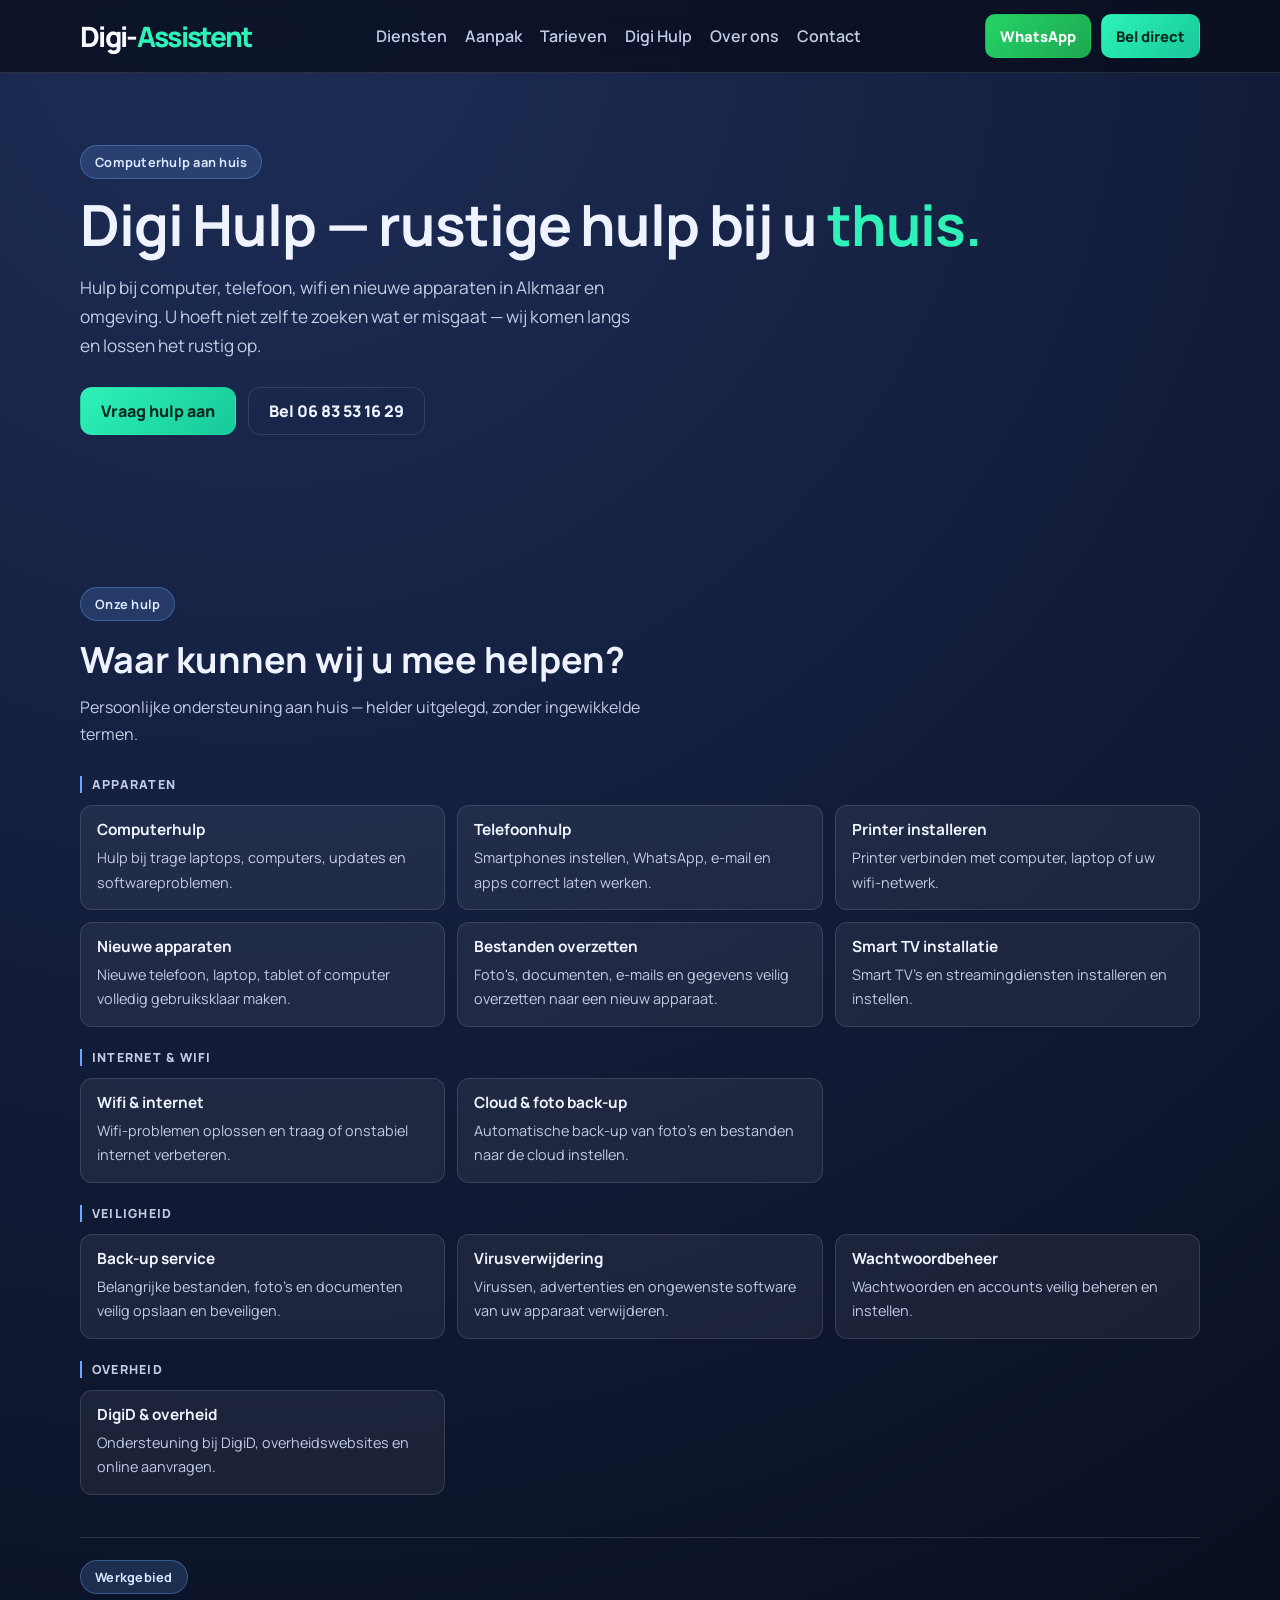
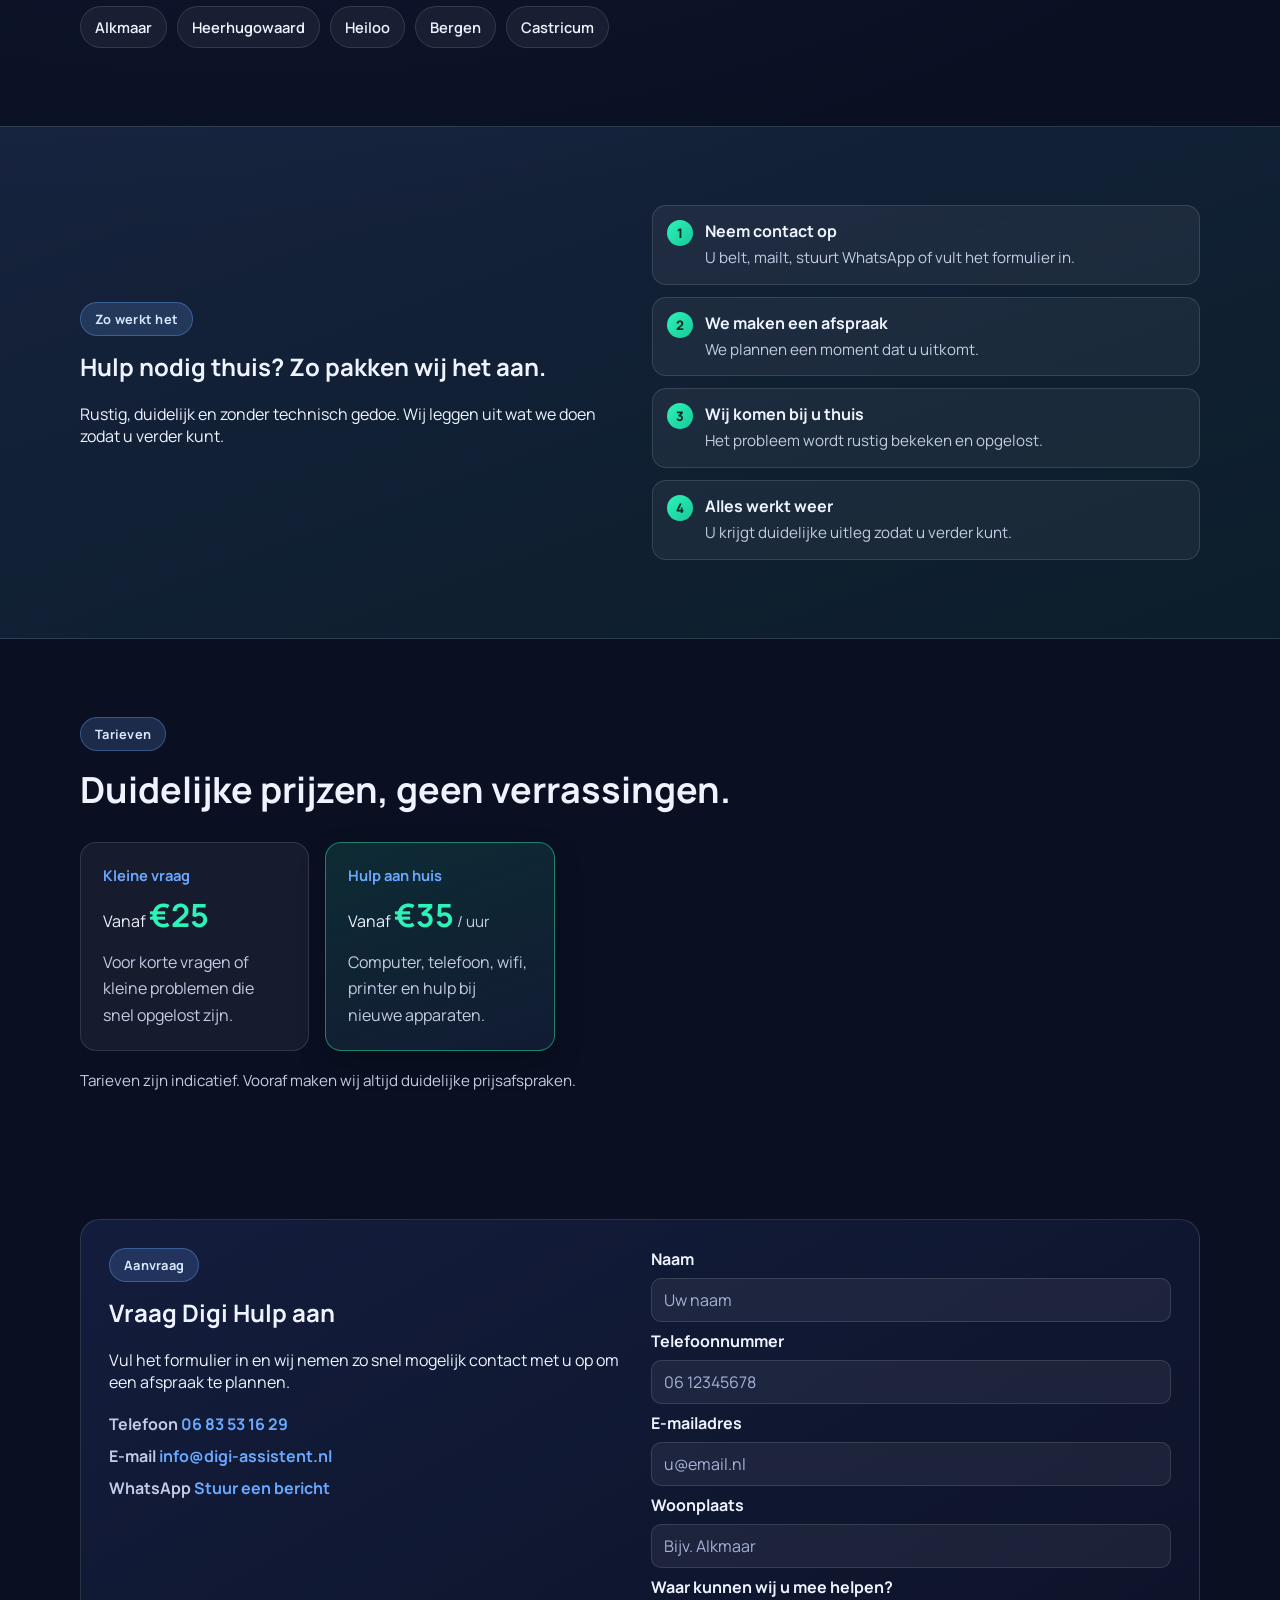
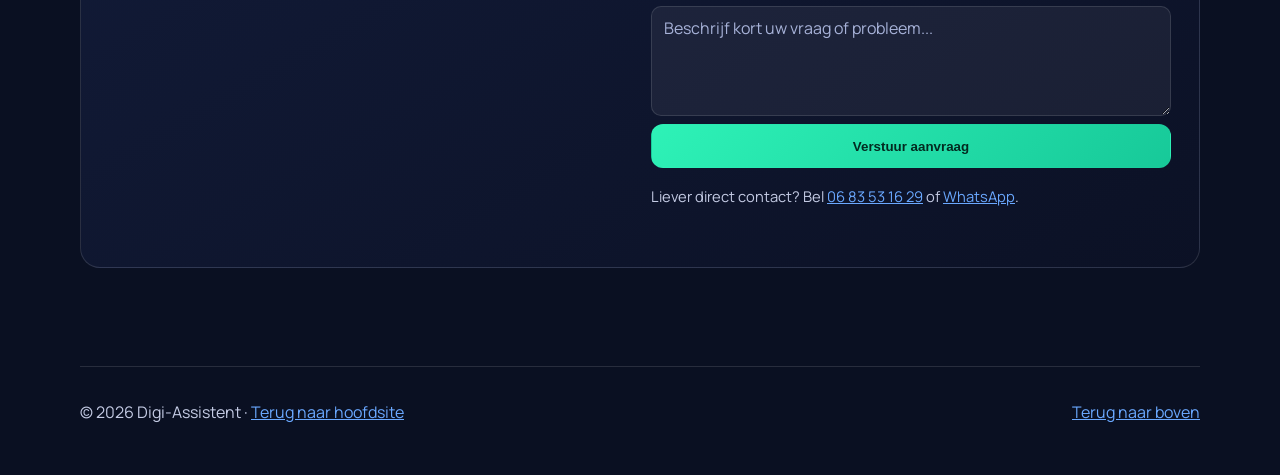
==== digi-hulp.html @ de3e1ac2 "Move Digi Hulp to separate page with menu link and request form Co-authored-by: Cursor <cursoragent@" ====
<!doctype html>
<html lang="nl">
<head>
  <meta charset="UTF-8">
  <meta name="viewport" content="width=device-width, initial-scale=1.0">
  <title>Digi Hulp | Computerhulp aan huis Alkmaar — Digi-Assistent</title>
  <meta name="description" content="Digi Hulp: computer-, telefoon- en wifi-hulp aan huis in Alkmaar en omgeving. Rustige hulp bij u thuis. Vraag direct een afspraak aan.">
  <meta name="robots" content="index, follow">
  <link rel="canonical" href="https://digi-assistent.nl/digi-hulp.html">
  <link rel="preconnect" href="https://fonts.googleapis.com">
  <link rel="preconnect" href="https://fonts.gstatic.com" crossorigin>
  <link href="https://fonts.googleapis.com/css2?family=Manrope:wght@400;500;700;800&display=swap" rel="stylesheet">
  <link rel="icon" href="favicon.svg" type="image/svg+xml">
  <link rel="apple-touch-icon" href="apple-touch-icon.svg">
  <link rel="stylesheet" href="styles.css">
</head>
<body id="top" class="page-digi-hulp">
  <div class="ambient ambient-1"></div>
  <div class="ambient ambient-2"></div>

  <header class="site-header">
    <div class="container nav-wrap">
      <a href="index.html" class="logo" aria-label="Digi-Assistent home">
        <span class="logo-wordmark">
          <span class="logo-brand">Digi</span><span class="logo-sep">-</span><span class="logo-brand-accent">Assistent</span>
        </span>
      </a>
      <nav class="top-nav" aria-label="Hoofdnavigatie">
        <a href="index.html#diensten">Diensten</a>
        <a href="index.html#groeitraject">Aanpak</a>
        <a href="index.html#tarieven">Tarieven</a>
        <a href="digi-hulp.html" class="nav-link-current" aria-current="page">Digi Hulp</a>
        <a href="index.html#over">Over ons</a>
        <a href="index.html#contact">Contact</a>
      </nav>
      <div class="nav-actions">
        <a class="btn btn-small btn-whatsapp header-whatsapp" href="https://wa.me/31683531629" target="_blank" rel="noopener noreferrer">WhatsApp</a>
        <a class="btn btn-small header-cta" href="tel:+31683531629">Bel direct</a>
        <button class="menu-toggle" type="button" aria-expanded="false" aria-controls="mobileMenu" aria-label="Menu openen">
          <span></span>
          <span></span>
          <span></span>
        </button>
      </div>
    </div>
    <nav id="mobileMenu" class="mobile-menu" aria-label="Mobiel menu" hidden>
      <a href="index.html#diensten">Diensten</a>
      <a href="index.html#groeitraject">Aanpak</a>
      <a href="index.html#tarieven">Tarieven</a>
      <a href="digi-hulp.html" class="nav-link-current" aria-current="page">Digi Hulp</a>
      <a href="index.html#over">Over ons</a>
      <a href="index.html#contact">Contact</a>
      <a class="btn" href="tel:+31683531629">Bel 06 83 53 16 29</a>
      <a class="btn btn-whatsapp" href="https://wa.me/31683531629" target="_blank" rel="noopener noreferrer">WhatsApp</a>
    </nav>
  </header>

  <main>
    <section class="hero page-hero">
      <div class="container">
        <p class="eyebrow">Computerhulp aan huis</p>
        <h1>Digi Hulp — rustige hulp bij u <span class="headline-accent">thuis.</span></h1>
        <p class="intro page-intro">
          Hulp bij computer, telefoon, wifi en nieuwe apparaten in Alkmaar en omgeving.
          U hoeft niet zelf te zoeken wat er misgaat — wij komen langs en lossen het rustig op.
        </p>
        <div class="hero-cta">
          <a class="btn" href="#aanvraag">Vraag hulp aan</a>
          <a class="btn btn-ghost" href="tel:+31683531629">Bel 06 83 53 16 29</a>
        </div>
      </div>
    </section>

    <section id="diensten" class="section">
      <div class="container">
        <div class="section-head">
          <p class="eyebrow">Onze hulp</p>
          <h2>Waar kunnen wij u mee helpen?</h2>
          <p class="section-intro">Persoonlijke ondersteuning aan huis — helder uitgelegd, zonder ingewikkelde termen.</p>
        </div>

        <div class="service-groups">
          <section class="service-group">
            <h3 class="service-group-title">Apparaten</h3>
            <div class="cards cards-compact cards-3">
              <article class="card card-compact">
                <h4>Computerhulp</h4>
                <p>Hulp bij trage laptops, computers, updates en softwareproblemen.</p>
              </article>
              <article class="card card-compact">
                <h4>Telefoonhulp</h4>
                <p>Smartphones instellen, WhatsApp, e-mail en apps correct laten werken.</p>
              </article>
              <article class="card card-compact">
                <h4>Printer installeren</h4>
                <p>Printer verbinden met computer, laptop of uw wifi-netwerk.</p>
              </article>
              <article class="card card-compact">
                <h4>Nieuwe apparaten</h4>
                <p>Nieuwe telefoon, laptop, tablet of computer volledig gebruiksklaar maken.</p>
              </article>
              <article class="card card-compact">
                <h4>Bestanden overzetten</h4>
                <p>Foto's, documenten, e-mails en gegevens veilig overzetten naar een nieuw apparaat.</p>
              </article>
              <article class="card card-compact">
                <h4>Smart TV installatie</h4>
                <p>Smart TV's en streamingdiensten installeren en instellen.</p>
              </article>
            </div>
          </section>

          <section class="service-group">
            <h3 class="service-group-title">Internet &amp; wifi</h3>
            <div class="cards cards-compact cards-3">
              <article class="card card-compact">
                <h4>Wifi &amp; internet</h4>
                <p>Wifi-problemen oplossen en traag of onstabiel internet verbeteren.</p>
              </article>
              <article class="card card-compact">
                <h4>Cloud &amp; foto back-up</h4>
                <p>Automatische back-up van foto's en bestanden naar de cloud instellen.</p>
              </article>
            </div>
          </section>

          <section class="service-group">
            <h3 class="service-group-title">Veiligheid</h3>
            <div class="cards cards-compact cards-3">
              <article class="card card-compact">
                <h4>Back-up service</h4>
                <p>Belangrijke bestanden, foto's en documenten veilig opslaan en beveiligen.</p>
              </article>
              <article class="card card-compact">
                <h4>Virusverwijdering</h4>
                <p>Virussen, advertenties en ongewenste software van uw apparaat verwijderen.</p>
              </article>
              <article class="card card-compact">
                <h4>Wachtwoordbeheer</h4>
                <p>Wachtwoorden en accounts veilig beheren en instellen.</p>
              </article>
            </div>
          </section>

          <section class="service-group">
            <h3 class="service-group-title">Overheid</h3>
            <div class="cards cards-compact cards-3">
              <article class="card card-compact">
                <h4>DigiD &amp; overheid</h4>
                <p>Ondersteuning bij DigiD, overheidswebsites en online aanvragen.</p>
              </article>
            </div>
          </section>
        </div>

        <div class="region-wrap region-wrap-inline">
          <p class="eyebrow">Werkgebied</p>
          <ul class="region-list region-list--pills">
            <li>Alkmaar</li>
            <li>Heerhugowaard</li>
            <li>Heiloo</li>
            <li>Bergen</li>
            <li>Castricum</li>
          </ul>
        </div>
      </div>
    </section>

    <section id="werkwijze" class="section section-dark">
      <div class="container result-grid">
        <div>
          <p class="eyebrow">Zo werkt het</p>
          <h2>Hulp nodig thuis? Zo pakken wij het aan.</h2>
          <p>Rustig, duidelijk en zonder technisch gedoe. Wij leggen uit wat we doen zodat u verder kunt.</p>
        </div>
        <ol class="steps-list">
          <li><strong>Neem contact op</strong><span>U belt, mailt, stuurt WhatsApp of vult het formulier in.</span></li>
          <li><strong>We maken een afspraak</strong><span>We plannen een moment dat u uitkomt.</span></li>
          <li><strong>Wij komen bij u thuis</strong><span>Het probleem wordt rustig bekeken en opgelost.</span></li>
          <li><strong>Alles werkt weer</strong><span>U krijgt duidelijke uitleg zodat u verder kunt.</span></li>
        </ol>
      </div>
    </section>

    <section id="tarieven" class="section">
      <div class="container">
        <div class="section-head">
          <p class="eyebrow">Tarieven</p>
          <h2>Duidelijke prijzen, geen verrassingen.</h2>
        </div>
        <div class="pricing-grid pricing-grid-hulp">
          <article class="pricing-card">
            <p class="pricing-label">Kleine vraag</p>
            <p class="pricing-price">Vanaf <strong>€25</strong></p>
            <p>Voor korte vragen of kleine problemen die snel opgelost zijn.</p>
          </article>
          <article class="pricing-card pricing-card-featured">
            <p class="pricing-label">Hulp aan huis</p>
            <p class="pricing-price">Vanaf <strong>€35</strong> <span>/ uur</span></p>
            <p>Computer, telefoon, wifi, printer en hulp bij nieuwe apparaten.</p>
          </article>
        </div>
        <p class="pricing-note">Tarieven zijn indicatief. Vooraf maken wij altijd duidelijke prijsafspraken.</p>
      </div>
    </section>

    <section id="aanvraag" class="section cta-section">
      <div class="container cta-box">
        <div>
          <p class="eyebrow">Aanvraag</p>
          <h2>Vraag Digi Hulp aan</h2>
          <p>Vul het formulier in en wij nemen zo snel mogelijk contact met u op om een afspraak te plannen.</p>
          <ul class="contact-details">
            <li><strong>Telefoon</strong> <a href="tel:+31683531629">06 83 53 16 29</a></li>
            <li><strong>E-mail</strong> <a href="mailto:info@digi-assistent.nl">info@digi-assistent.nl</a></li>
            <li><strong>WhatsApp</strong> <a href="https://wa.me/31683531629" target="_blank" rel="noopener">Stuur een bericht</a></li>
          </ul>
        </div>
        <form class="lead-form" id="hulpForm">
          <label for="hulp-name">Naam</label>
          <input id="hulp-name" name="name" type="text" placeholder="Uw naam" required>

          <label for="hulp-phone">Telefoonnummer</label>
          <input id="hulp-phone" name="phone" type="tel" placeholder="06 12345678" required>

          <label for="hulp-email">E-mailadres</label>
          <input id="hulp-email" name="email" type="email" placeholder="u@email.nl">

          <label for="hulp-place">Woonplaats</label>
          <input id="hulp-place" name="place" type="text" placeholder="Bijv. Alkmaar" required>

          <label for="hulp-message">Waar kunnen wij u mee helpen?</label>
          <textarea id="hulp-message" name="message" rows="4" placeholder="Beschrijf kort uw vraag of probleem..." required></textarea>

          <button class="btn" type="submit">Verstuur aanvraag</button>
          <p class="form-note">Liever direct contact? Bel <a href="tel:+31683531629">06 83 53 16 29</a> of <a href="https://wa.me/31683531629" target="_blank" rel="noopener">WhatsApp</a>.</p>
          <p id="hulpFormFeedback" class="form-feedback" aria-live="polite"></p>
        </form>
      </div>
    </section>
  </main>

  <footer class="site-footer">
    <div class="container footer-wrap">
      <p>&copy; <span id="year"></span> Digi-Assistent · <a href="index.html">Terug naar hoofdsite</a></p>
      <a href="#top">Terug naar boven</a>
    </div>
  </footer>

  <script src="script.js"></script>
</body>
</html>
---- styles.css ----
:root {
  --bg: #0a1022;
  --bg-soft: #121a35;
  --surface: rgba(255, 255, 255, 0.06);
  --text: #eef3ff;
  --muted: #c4cbe4;
  --primary: #2ef2b7;
  --primary-strong: #17c999;
  --accent: #6aa8ff;
  --border: rgba(255, 255, 255, 0.12);
  --shadow: 0 18px 38px rgba(0, 0, 0, 0.35);
}

* {
  box-sizing: border-box;
}

html,
body {
  margin: 0;
  padding: 0;
  font-family: "Manrope", system-ui, -apple-system, Segoe UI, Roboto, sans-serif;
  background: radial-gradient(circle at 20% 0%, #1d2d57 0%, var(--bg) 48%);
  color: var(--text);
  scroll-behavior: smooth;
  -webkit-text-size-adjust: 100%;
}

body {
  position: relative;
  overflow-x: hidden;
}

img,
svg,
video {
  max-width: 100%;
  height: auto;
}

.ambient {
  position: fixed;
  z-index: -1;
  border-radius: 50%;
  filter: blur(80px);
  opacity: 0.4;
}

.ambient-1 {
  width: 420px;
  height: 420px;
  background: #2ef2b7;
  top: -100px;
  right: -100px;
}

.ambient-2 {
  width: 340px;
  height: 340px;
  background: #6aa8ff;
  bottom: -100px;
  left: -80px;
}

.container {
  width: min(1120px, 92%);
  margin: 0 auto;
}

.site-header {
  position: sticky;
  top: 0;
  z-index: 10;
  backdrop-filter: blur(10px);
  background: rgba(8, 12, 26, 0.72);
  border-bottom: 1px solid var(--border);
}

.nav-wrap {
  display: flex;
  align-items: center;
  justify-content: space-between;
  gap: 16px;
  padding: 14px 0;
}

.nav-actions {
  display: flex;
  align-items: center;
  gap: 10px;
  flex-shrink: 0;
}

.menu-toggle {
  display: none;
  width: 44px;
  height: 44px;
  padding: 10px;
  border: 1px solid rgba(46, 242, 183, 0.45);
  border-radius: 10px;
  background: linear-gradient(160deg, rgba(46, 242, 183, 0.18), rgba(46, 242, 183, 0.06));
  cursor: pointer;
  touch-action: manipulation;
  transition: border-color 0.2s ease, background 0.2s ease, box-shadow 0.2s ease;
}

.menu-toggle:hover,
.menu-toggle:focus-visible {
  border-color: rgba(46, 242, 183, 0.65);
  background: linear-gradient(160deg, rgba(46, 242, 183, 0.24), rgba(46, 242, 183, 0.1));
  box-shadow: 0 0 0 1px rgba(46, 242, 183, 0.12);
}

.menu-toggle.is-open {
  border-color: rgba(46, 242, 183, 0.7);
  background: linear-gradient(160deg, rgba(46, 242, 183, 0.28), rgba(46, 242, 183, 0.12));
}

.menu-toggle span {
  display: block;
  height: 2px;
  margin: 5px 0;
  border-radius: 2px;
  background: var(--primary);
  transition: transform 0.2s ease, opacity 0.2s ease;
}

.menu-toggle.is-open span:nth-child(1) {
  transform: translateY(7px) rotate(45deg);
}

.menu-toggle.is-open span:nth-child(2) {
  opacity: 0;
}

.menu-toggle.is-open span:nth-child(3) {
  transform: translateY(-7px) rotate(-45deg);
}

.mobile-menu {
  display: none;
  flex-direction: column;
  gap: 4px;
  padding: 0 4% 16px;
  border-bottom: 1px solid var(--border);
  background: rgba(8, 12, 26, 0.96);
}

.mobile-menu.is-open {
  display: flex;
}

.mobile-menu a {
  color: var(--muted);
  text-decoration: none;
  font-weight: 600;
  padding: 12px 10px;
  border-radius: 10px;
}

.mobile-menu a:hover,
.mobile-menu a:focus-visible {
  color: var(--text);
  background: rgba(255, 255, 255, 0.05);
}

.mobile-menu .btn {
  margin-top: 8px;
  width: 100%;
}

.logo {
  display: inline-flex;
  align-items: center;
  text-decoration: none;
  min-width: 0;
}

.logo-wordmark {
  display: inline-flex;
  align-items: baseline;
  font-size: clamp(1.35rem, 4.2vw, 1.75rem);
  font-weight: 800;
  line-height: 1;
  letter-spacing: -0.06em;
  white-space: nowrap;
}

.logo-brand {
  color: #f8faff;
}

.logo-sep {
  margin: 0;
  color: #f8faff;
  font-weight: 800;
  line-height: 1;
}

.logo-brand-accent {
  color: #2ef2b7;
}

.top-nav {
  display: flex;
  gap: 18px;
}

.top-nav a {
  color: var(--muted);
  text-decoration: none;
  font-weight: 600;
  min-height: 44px;
  display: inline-flex;
  align-items: center;
}

.top-nav a:hover {
  color: var(--text);
}

.nav-link-current {
  color: var(--primary);
}

.mobile-menu .nav-link-current {
  color: var(--primary);
}

.page-hero {
  padding: 44px 0 36px;
}

.page-hero .page-intro {
  max-width: 52ch;
}

.pricing-grid-hulp {
  grid-template-columns: repeat(2, minmax(0, 1fr));
  max-width: 720px;
}

.hero {
  padding: 72px 0 56px;
}

.hero-grid {
  display: grid;
  gap: 28px;
  grid-template-columns: 1.2fr 0.8fr;
  align-items: start;
}

.eyebrow {
  display: inline-block;
  margin: 0 0 14px;
  padding: 7px 14px;
  border: 1px solid rgba(106, 168, 255, 0.35);
  border-radius: 999px;
  font-size: 0.8rem;
  font-weight: 700;
  letter-spacing: 0.02em;
  color: #d8e8ff;
  background: rgba(106, 168, 255, 0.18);
}

h1,
h2,
h3 {
  margin-top: 0;
}

h1 {
  margin-bottom: 16px;
  font-size: clamp(2.05rem, 5vw, 3.55rem);
  line-height: 1.12;
  text-wrap: balance;
  letter-spacing: -0.02em;
}

h1 span,
.headline-accent {
  color: var(--primary);
}

.headline-accent {
  white-space: nowrap;
}

.intro {
  margin: 0;
  max-width: 62ch;
  color: var(--muted);
  font-size: 1.08rem;
  line-height: 1.7;
}

.hero-cta {
  display: flex;
  gap: 12px;
  margin: 26px 0 18px;
}

.btn {
  display: inline-flex;
  align-items: center;
  justify-content: center;
  min-height: 44px;
  padding: 12px 20px;
  border-radius: 12px;
  border: 1px solid transparent;
  background: linear-gradient(135deg, var(--primary), var(--primary-strong));
  color: #032a20;
  font-weight: 800;
  text-decoration: none;
  cursor: pointer;
  transition: transform 0.18s ease, box-shadow 0.18s ease;
}

.btn:hover {
  transform: translateY(-1px);
  box-shadow: 0 10px 24px rgba(46, 242, 183, 0.32);
}

.btn-small {
  padding: 10px 14px;
  border-radius: 10px;
  font-size: 0.92rem;
}

.btn-ghost {
  background: transparent;
  border-color: var(--border);
  color: var(--text);
}

.btn-whatsapp {
  background: linear-gradient(135deg, #25d366, #1da851);
  color: #fff;
}

.btn-whatsapp:hover {
  box-shadow: 0 10px 24px rgba(37, 211, 102, 0.35);
}

.hero-points {
  list-style: none;
  margin: 22px 0 0;
  padding: 0;
  display: grid;
  gap: 10px;
}

.hero-points li {
  display: flex;
  align-items: flex-start;
  gap: 10px;
  padding: 12px 14px;
  border: 1px solid var(--border);
  border-radius: 12px;
  background: rgba(255, 255, 255, 0.04);
  color: var(--text);
  font-size: 0.95rem;
  line-height: 1.45;
}

.hero-points li::before {
  content: "";
  flex-shrink: 0;
  width: 8px;
  height: 8px;
  margin-top: 6px;
  border-radius: 50%;
  background: var(--primary);
  box-shadow: 0 0 0 3px rgba(46, 242, 183, 0.18);
}

.hero-points li span {
  display: block;
}

.hero-card {
  border: 1px solid var(--border);
  background: linear-gradient(145deg, rgba(255, 255, 255, 0.06), rgba(255, 255, 255, 0.02));
  border-radius: 18px;
  padding: 24px;
  box-shadow: var(--shadow);
}

.hero-card h2 {
  margin-bottom: 16px;
  font-size: 1.35rem;
}

.metric + .metric {
  margin-top: 14px;
}

.metric strong {
  display: block;
  color: var(--primary);
  font-size: 1.6rem;
}

.metric span {
  color: var(--muted);
}

.inline-link {
  margin-top: 20px;
  display: inline-block;
  color: var(--accent);
  font-weight: 700;
  text-decoration: none;
}

.section {
  padding: 78px 0;
}

.section-head {
  max-width: 72ch;
  margin-bottom: 28px;
}

.section-head h2 {
  font-size: clamp(1.6rem, 3vw, 2.25rem);
  margin-bottom: 0;
}

.cards {
  display: grid;
  grid-template-columns: repeat(2, minmax(0, 1fr));
  gap: 16px;
}

.cards-3 {
  grid-template-columns: repeat(3, minmax(0, 1fr));
}

.card {
  border: 1px solid var(--border);
  border-radius: 12px;
  padding: 18px 20px;
  background: var(--surface);
  transition: border-color 0.2s ease, background 0.2s ease;
}

.card:hover {
  border-color: rgba(255, 255, 255, 0.22);
  background: rgba(255, 255, 255, 0.08);
}

.card h3 {
  margin: 0 0 8px;
  font-size: 1.02rem;
  line-height: 1.3;
}

.card h4 {
  margin: 0 0 6px;
  font-size: 0.96rem;
  line-height: 1.3;
}

.card-compact {
  padding: 14px 16px;
}

.card-compact p {
  font-size: 0.9rem;
  line-height: 1.5;
}

.section-intro {
  margin: 10px 0 0;
  color: var(--muted);
  max-width: 62ch;
  line-height: 1.7;
}

.service-accordion {
  display: grid;
  gap: 12px;
}

.service-accordion-item {
  border: 1px solid var(--border);
  border-radius: 16px;
  background: rgba(255, 255, 255, 0.03);
  overflow: hidden;
  transition: border-color 0.22s ease, box-shadow 0.22s ease, background 0.22s ease;
}

.service-accordion-item.is-open {
  background: rgba(255, 255, 255, 0.05);
}

.service-accordion-item--business.is-open {
  border-color: rgba(46, 242, 183, 0.28);
}

.service-accordion-item--hulp.is-open {
  border-color: rgba(106, 168, 255, 0.3);
}

.service-accordion-trigger {
  width: 100%;
  display: flex;
  align-items: center;
  justify-content: space-between;
  gap: 14px;
  padding: 18px;
  border: 0;
  background: transparent;
  color: inherit;
  text-align: left;
  cursor: pointer;
  touch-action: manipulation;
  min-height: 44px;
}

.service-accordion-text {
  display: grid;
  gap: 5px;
  min-width: 0;
  flex: 1;
}

.service-accordion-text strong {
  font-size: 1.08rem;
  line-height: 1.2;
}

.service-accordion-desc {
  color: var(--muted);
  font-size: 0.94rem;
  line-height: 1.45;
}

.service-accordion-panel {
  border-top: 1px solid transparent;
}

.service-accordion-item.is-open .service-accordion-panel {
  border-top-color: var(--border);
}

.service-accordion-inner {
  padding: 4px 16px 18px;
}

.service-primary-grid {
  margin-bottom: 28px;
}

.service-accordion-secondary {
  margin-top: 8px;
}

.service-accordion-item--secondary {
  background: rgba(255, 255, 255, 0.02);
  border-color: rgba(255, 255, 255, 0.08);
}

.service-accordion-item--secondary .service-accordion-text strong {
  font-size: 0.98rem;
  font-weight: 700;
  color: var(--muted);
}

.service-accordion-item--secondary .service-accordion-desc {
  font-size: 0.88rem;
}

.service-accordion-item--secondary.is-open {
  border-color: rgba(255, 255, 255, 0.14);
  box-shadow: none;
}

.service-accordion-item--secondary.is-open .service-accordion-text strong {
  color: var(--text);
}

.service-groups {
  display: grid;
  gap: 22px;
}

.service-group-title {
  margin: 0 0 12px;
  padding-left: 10px;
  border-left: 2px solid var(--accent);
  font-size: 0.78rem;
  font-weight: 800;
  letter-spacing: 0.1em;
  text-transform: uppercase;
  color: var(--muted);
}

.cards-compact {
  gap: 12px;
}

.service-pillars {
  display: grid;
  grid-template-columns: 1fr 1fr;
  gap: 14px;
  margin-bottom: 36px;
}

.service-pillar {
  display: block;
  text-decoration: none;
  color: inherit;
  border: 1px solid var(--border);
  border-radius: 16px;
  padding: 20px;
  background: rgba(255, 255, 255, 0.04);
  transition: border-color 0.18s ease, transform 0.18s ease;
}

.service-pillar:hover {
  border-color: rgba(106, 168, 255, 0.45);
  transform: translateY(-1px);
}

.service-pillar h3 {
  margin: 0 0 8px;
  font-size: 1.2rem;
}

.service-pillar p {
  margin: 0;
  color: var(--muted);
  line-height: 1.55;
  font-size: 0.95rem;
}

.service-block {
  margin-top: 10px;
  padding-top: 34px;
  border-top: 1px solid var(--border);
}

.service-block-alt {
  margin-top: 42px;
}

.service-block-head {
  max-width: 72ch;
  margin-bottom: 22px;
}

.region-wrap-inline {
  margin-top: 28px;
  padding-top: 22px;
  border-top: 1px solid var(--border);
}

.region-wrap-inline .eyebrow {
  margin-bottom: 12px;
}

.region-list--pills li {
  border-color: rgba(106, 168, 255, 0.28);
  background: linear-gradient(160deg, rgba(106, 168, 255, 0.12), rgba(255, 255, 255, 0.04));
  font-size: 0.92rem;
}

.card-featured {
  border-color: rgba(46, 242, 183, 0.28);
  background: rgba(46, 242, 183, 0.06);
}

.card-featured:hover {
  border-color: rgba(46, 242, 183, 0.4);
  background: rgba(46, 242, 183, 0.09);
}

.card p {
  margin: 0;
  color: var(--muted);
  line-height: 1.7;
}

.section-dark {
  background: linear-gradient(160deg, rgba(106, 168, 255, 0.12), rgba(46, 242, 183, 0.06));
  border-top: 1px solid var(--border);
  border-bottom: 1px solid var(--border);
}

.result-grid {
  display: grid;
  gap: 24px;
  grid-template-columns: 1fr 1fr;
  align-items: center;
}

.check-list {
  list-style: none;
  margin: 0;
  padding: 0;
  display: grid;
  gap: 12px;
}

.check-list li {
  border: 1px solid var(--border);
  border-radius: 12px;
  background: rgba(255, 255, 255, 0.06);
  padding: 12px 14px;
}

.check-list-inline {
  margin-top: 20px;
}

.pricing-grid {
  display: grid;
  grid-template-columns: repeat(3, minmax(0, 1fr));
  gap: 16px;
}

.pricing-grid-business {
  grid-template-columns: repeat(2, minmax(0, 1fr));
  max-width: 820px;
}

.pricing-card {
  border: 1px solid var(--border);
  border-radius: 16px;
  padding: 22px;
  background: rgba(255, 255, 255, 0.05);
}

.pricing-card-featured {
  border-color: rgba(46, 242, 183, 0.45);
  background: linear-gradient(160deg, rgba(46, 242, 183, 0.12), rgba(106, 168, 255, 0.08));
  box-shadow: 0 12px 28px rgba(0, 0, 0, 0.22);
}

.pricing-label {
  margin: 0 0 8px;
  color: var(--accent);
  font-weight: 700;
  font-size: 0.92rem;
}

.pricing-price {
  margin: 0 0 12px;
  color: var(--text);
  font-size: 1rem;
}

.pricing-price strong {
  font-size: 2rem;
  color: var(--primary);
}

.pricing-price span {
  color: var(--muted);
  font-size: 0.95rem;
}

.pricing-card p:last-child {
  margin: 0;
  color: var(--muted);
  line-height: 1.65;
}

.pricing-note {
  margin: 18px 0 0;
  color: var(--muted);
  font-size: 0.95rem;
  line-height: 1.6;
}

.pricing-note-secondary {
  margin-top: 10px;
  font-size: 0.88rem;
  opacity: 0.85;
}

.pricing-note-secondary a {
  color: var(--accent);
}

.steps-list {
  list-style: none;
  margin: 0;
  padding: 0;
  display: grid;
  gap: 12px;
  counter-reset: step;
}

.steps-list li {
  counter-increment: step;
  border: 1px solid var(--border);
  border-radius: 14px;
  background: rgba(255, 255, 255, 0.05);
  padding: 14px 16px 14px 52px;
  position: relative;
}

.steps-list li::before {
  content: counter(step);
  position: absolute;
  left: 14px;
  top: 14px;
  width: 26px;
  height: 26px;
  border-radius: 50%;
  display: grid;
  place-items: center;
  font-size: 0.82rem;
  font-weight: 800;
  color: #032a20;
  background: linear-gradient(135deg, var(--primary), var(--primary-strong));
}

.steps-list strong {
  display: block;
  margin-bottom: 4px;
}

.steps-list span {
  color: var(--muted);
  font-size: 0.95rem;
  line-height: 1.5;
}

.region-wrap {
  margin-top: 42px;
}

.region-wrap h2 {
  margin: 0 0 14px;
  font-size: clamp(1.2rem, 3vw, 1.5rem);
}

.region-list {
  list-style: none;
  margin: 0;
  padding: 0;
  display: flex;
  flex-wrap: wrap;
  gap: 10px;
}

.region-list li {
  padding: 10px 14px;
  border: 1px solid var(--border);
  border-radius: 999px;
  background: rgba(255, 255, 255, 0.05);
  color: var(--text);
  font-weight: 600;
}

.faq-list {
  display: grid;
  gap: 10px;
}

.faq-item {
  border: 1px solid var(--border);
  border-radius: 14px;
  background: rgba(255, 255, 255, 0.04);
  padding: 4px 16px;
}

.faq-item summary {
  cursor: pointer;
  font-weight: 700;
  padding: 12px 0;
  list-style: none;
}

.faq-item summary::-webkit-details-marker {
  display: none;
}

.faq-item p {
  margin: 0 0 14px;
  color: var(--muted);
  line-height: 1.65;
}

.faq-item-secondary {
  opacity: 0.9;
}

.faq-item-secondary summary {
  font-weight: 600;
  color: var(--muted);
}

.contact-details {
  list-style: none;
  margin: 20px 0 0;
  padding: 0;
  display: grid;
  gap: 10px;
}

.contact-details li {
  color: var(--muted);
}

.contact-details a {
  color: var(--accent);
  text-decoration: none;
  font-weight: 700;
}

.contact-details a:hover {
  color: var(--primary);
}

.support-tabs {
  display: flex;
  flex-wrap: wrap;
  gap: 10px;
  margin-bottom: 16px;
  scroll-padding-inline: 8px;
}

.support-tab {
  border: 1px solid var(--border);
  border-radius: 999px;
  background: rgba(255, 255, 255, 0.04);
  color: var(--muted);
  font: inherit;
  font-weight: 700;
  min-height: 44px;
  padding: 10px 14px;
  cursor: pointer;
  transition: all 0.18s ease;
  touch-action: manipulation;
}

.support-tab:hover {
  color: var(--text);
  border-color: rgba(106, 168, 255, 0.5);
}

.support-tab.is-active {
  color: #05132c;
  background: linear-gradient(135deg, var(--accent), #95c5ff);
  border-color: transparent;
}

.support-panels {
  border: 1px solid var(--border);
  border-radius: 14px;
  background: rgba(255, 255, 255, 0.05);
  padding: 20px;
}

.support-panel h3 {
  margin-bottom: 10px;
}

.support-panel p {
  margin: 0 0 12px;
  color: var(--muted);
  line-height: 1.7;
}

.support-panel ul {
  margin: 0;
  padding-left: 18px;
  color: var(--text);
  display: grid;
  gap: 6px;
}

.about-text {
  margin: 0;
  color: var(--muted);
  max-width: 75ch;
  font-size: 1.06rem;
  line-height: 1.8;
}

.cta-section {
  padding-top: 48px;
}

.cta-box {
  border: 1px solid var(--border);
  background: linear-gradient(150deg, rgba(20, 30, 61, 0.96), rgba(12, 18, 38, 0.95));
  border-radius: 20px;
  padding: 28px;
  display: grid;
  gap: 22px;
  grid-template-columns: 1fr 1fr;
}

.lead-form {
  display: grid;
  gap: 8px;
}

.lead-form label {
  font-weight: 700;
  color: var(--text);
}

.lead-form input,
.lead-form textarea {
  border: 1px solid var(--border);
  border-radius: 10px;
  padding: 10px 12px;
  background: rgba(255, 255, 255, 0.06);
  color: var(--text);
  font: inherit;
  min-height: 44px;
}

.lead-form input::placeholder,
.lead-form textarea::placeholder {
  color: #a7b2d8;
  opacity: 1;
}

.lead-form textarea {
  resize: vertical;
}

.form-note {
  margin: 10px 0 0;
  font-size: 0.92rem;
  color: var(--muted);
}

.form-note a {
  color: var(--accent);
}

.form-feedback {
  min-height: 1.3em;
  margin: 4px 0 0;
  color: var(--primary);
  font-weight: 700;
}

.site-footer {
  padding: 20px 0 36px;
}

.footer-wrap {
  display: flex;
  justify-content: space-between;
  align-items: center;
  gap: 12px;
  color: var(--muted);
  border-top: 1px solid var(--border);
  padding-top: 18px;
}

.footer-wrap a {
  color: var(--accent);
}

@media (max-width: 960px) {
  .hero-grid,
  .result-grid,
  .cta-box,
  .pricing-grid,
  .pricing-grid-business,
  .pricing-grid-hulp,
  .cards-3 {
    grid-template-columns: 1fr;
  }

  .top-nav,
  .header-cta {
    display: none;
  }

  .header-whatsapp {
    display: inline-flex;
    padding: 10px 12px;
    font-size: 0.86rem;
  }

  .menu-toggle {
    display: inline-flex;
    flex-direction: column;
    justify-content: center;
  }

  .hero {
    padding-top: 40px;
  }

  .section {
    padding: 62px 0;
  }
}

@media (max-width: 680px) {
  .container {
    width: min(1120px, 90%);
  }

  .site-header {
    position: sticky;
    top: 0;
  }

  .nav-wrap {
    gap: 10px;
    padding: 10px 0;
  }

  .logo-wordmark {
    font-size: 1.28rem;
    letter-spacing: -0.05em;
  }

  .hero {
    padding: 28px 0 40px;
  }

  .hero-grid {
    gap: 20px;
  }

  .hero > .container > div:first-child {
    text-align: left;
  }

  h1 {
    font-size: clamp(1.85rem, 7.4vw, 2.35rem);
    line-height: 1.16;
  }

  h2 {
    line-height: 1.28;
    font-size: clamp(1.45rem, 5.5vw, 1.85rem);
  }

  .intro,
  .about-text,
  .card p,
  .support-panel p {
    font-size: 1rem;
    line-height: 1.65;
    max-width: 36ch;
  }

  .hero-cta {
    flex-direction: column;
    align-items: stretch;
    width: 100%;
    margin: 22px 0 8px;
    gap: 10px;
  }

  .hero-cta .btn {
    width: 100%;
    padding: 14px 18px;
    font-size: 0.98rem;
  }

  .service-pillars {
    grid-template-columns: 1fr;
  }

  .service-accordion-trigger {
    padding: 14px;
    align-items: flex-start;
  }

  .service-accordion-inner {
    padding-inline: 12px;
  }

  .service-group-title {
    font-size: 0.74rem;
  }

  .support-tabs {
    flex-wrap: nowrap;
    overflow-x: auto;
    padding-bottom: 6px;
    margin-inline: -4px;
    -webkit-overflow-scrolling: touch;
    scrollbar-width: none;
    scroll-snap-type: x proximity;
  }

  .support-tabs::-webkit-scrollbar {
    display: none;
  }

  .support-tab {
    flex: 0 0 auto;
    white-space: nowrap;
    scroll-snap-align: start;
    font-size: 0.9rem;
    padding: 10px 16px;
  }

  .support-panels,
  .card,
  .hero-card,
  .cta-box {
    padding: 18px;
    border-radius: 16px;
  }

  .hero-card {
    margin-top: 4px;
  }

  .hero-card h2 {
    font-size: 1.15rem;
    margin-bottom: 14px;
  }

  .metric + .metric {
    margin-top: 12px;
    padding-top: 12px;
    border-top: 1px solid var(--border);
  }

  .metric strong {
    font-size: 1.45rem;
    margin-bottom: 2px;
  }

  .metric span {
    font-size: 0.92rem;
    line-height: 1.45;
  }

  .lead-form {
    gap: 10px;
  }

  .lead-form .btn {
    width: 100%;
  }

  .footer-wrap {
    flex-direction: column;
    align-items: flex-start;
  }

  .ambient-1,
  .ambient-2 {
    opacity: 0.22;
    filter: blur(60px);
  }
}

@media (max-height: 500px) and (orientation: landscape) {
  .site-header {
    position: static;
  }

  .hero {
    padding: 24px 0 30px;
  }

  .section {
    padding: 42px 0;
  }

  h1 {
    font-size: clamp(1.58rem, 4vw, 2rem);
  }

  .hero-card {
    padding: 16px;
  }

  .support-panels {
    padding: 16px;
  }
}

@media (max-width: 430px) {
  .container {
    width: min(1120px, 95%);
  }

  .section {
    padding: 56px 0;
  }

  .section-head {
    margin-bottom: 22px;
  }

  .hero-card h2 {
    font-size: 1.2rem;
  }

  .metric strong {
    font-size: 1.38rem;
  }
}

@media (max-width: 390px) {
  h1 {
    max-width: none;
    font-size: 1.72rem;
  }

  .headline-accent {
    white-space: normal;
  }

  .support-tab {
    padding-inline: 12px;
    font-size: 0.88rem;
  }

  .lead-form input,
  .lead-form textarea {
    font-size: 16px;
  }
}

@media (max-width: 360px) {
  h1 {
    font-size: clamp(1.58rem, 8.6vw, 1.95rem);
  }

  .intro,
  .about-text,
  .card p,
  .support-panel p {
    font-size: 0.97rem;
  }

  .btn {
    padding-inline: 16px;
  }
}

@media (max-width: 320px) {
  .container {
    width: 96%;
  }

  .logo-wordmark {
    font-size: 1.18rem;
  }

  .btn-small {
    font-size: 0.86rem;
  }

  .support-panels,
  .card,
  .hero-card,
  .cta-box {
    padding: 14px;
  }
}
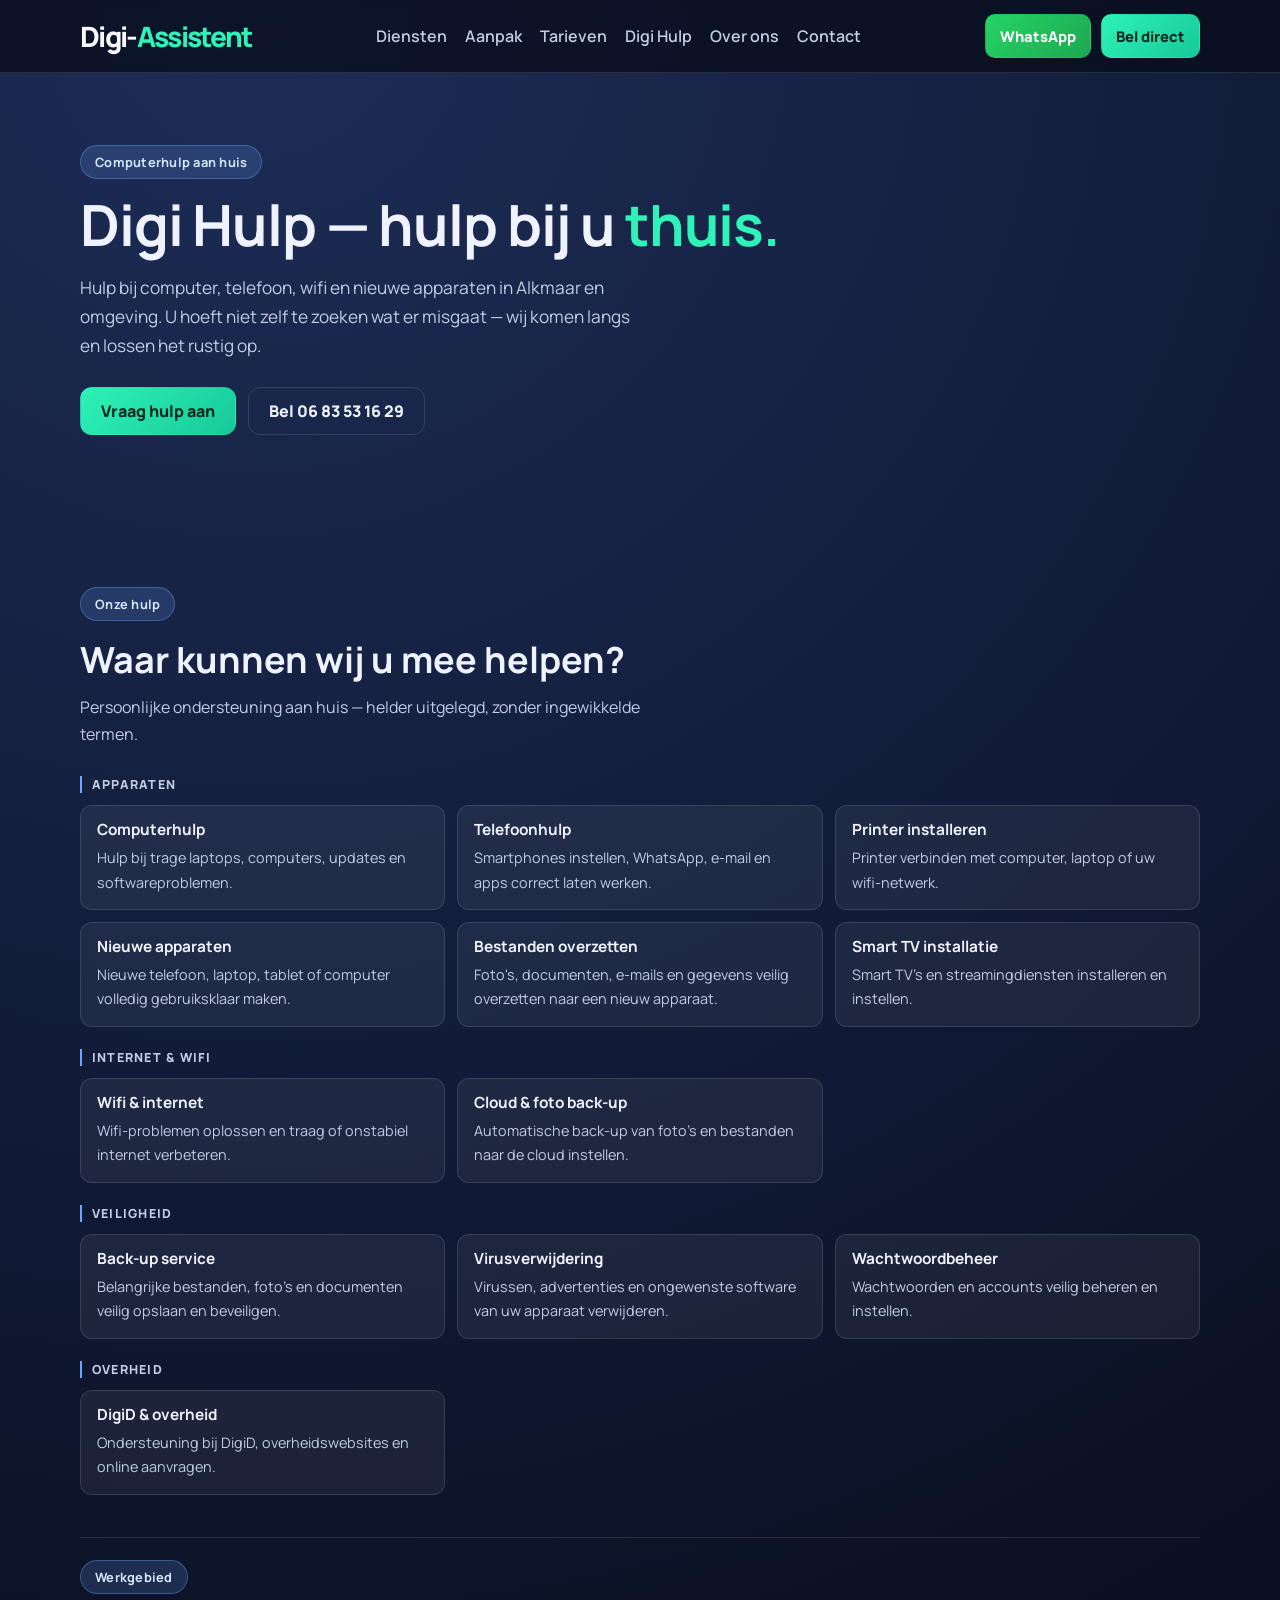
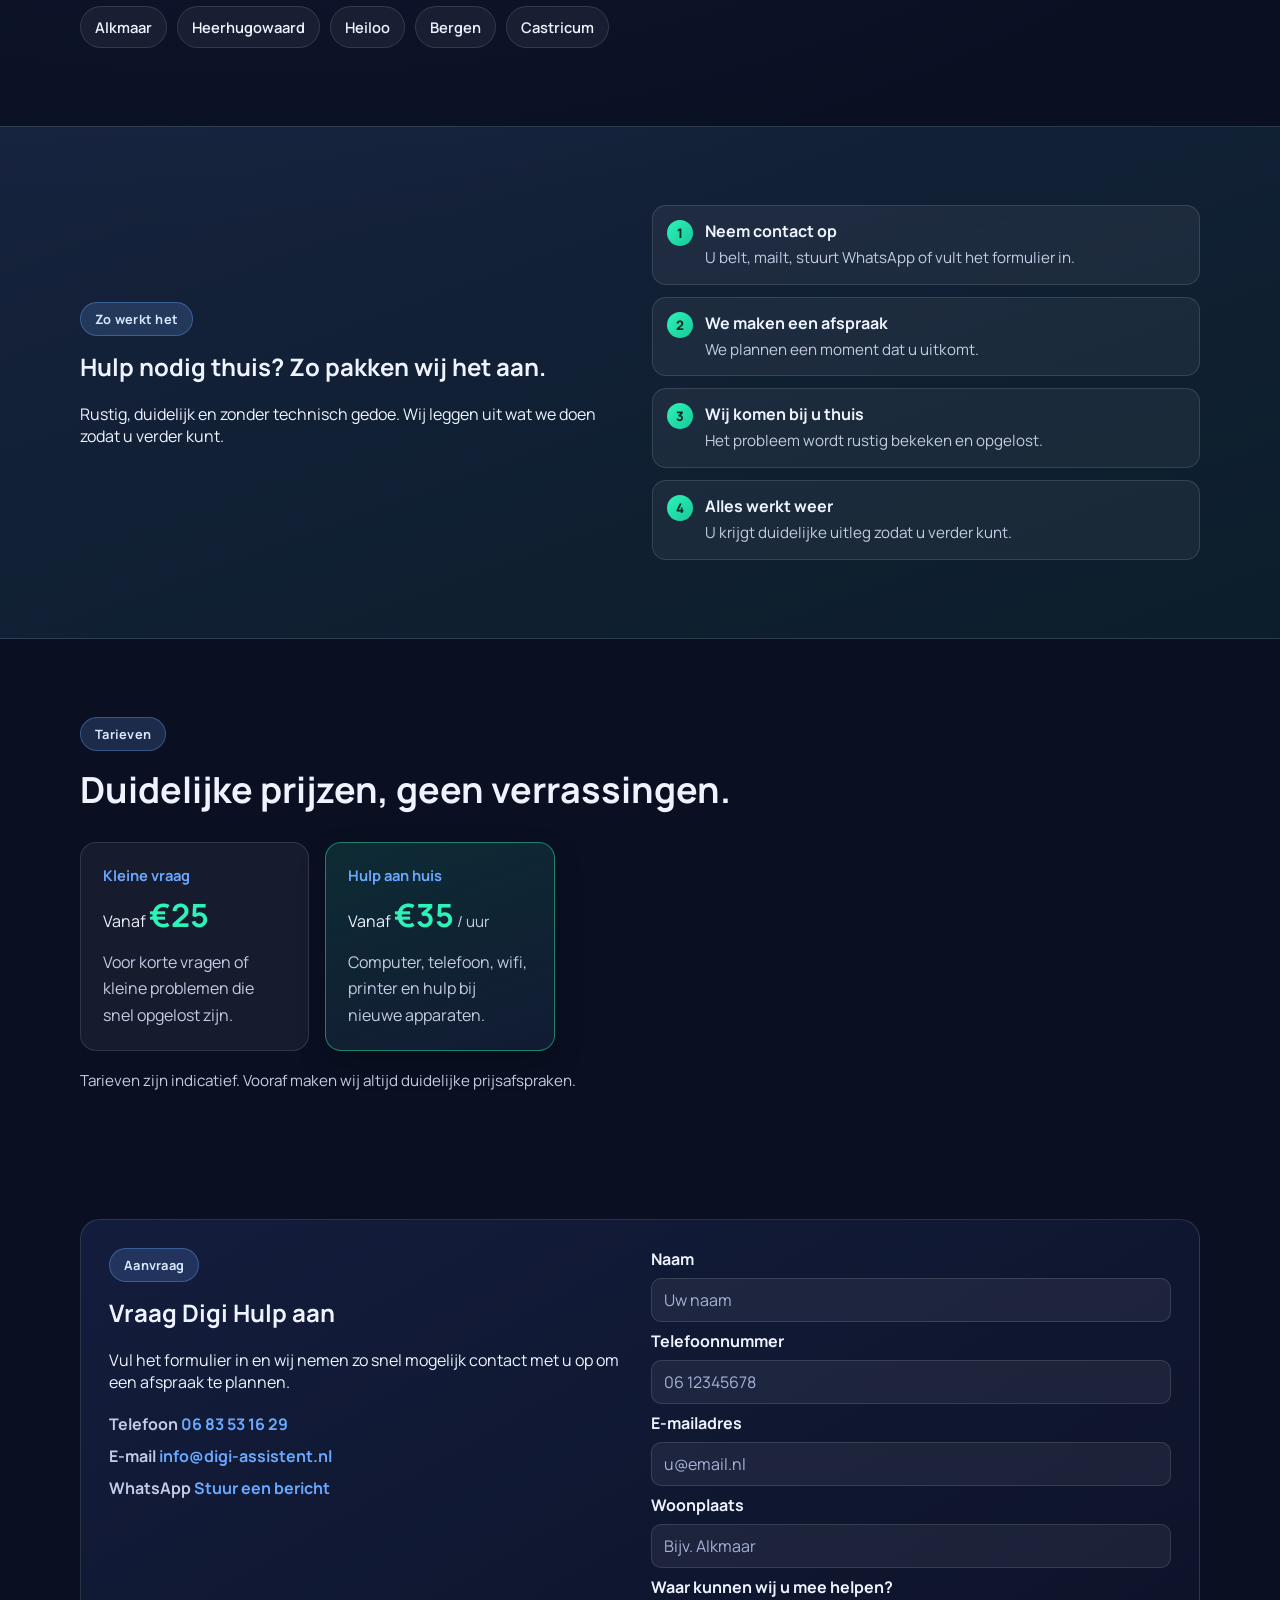
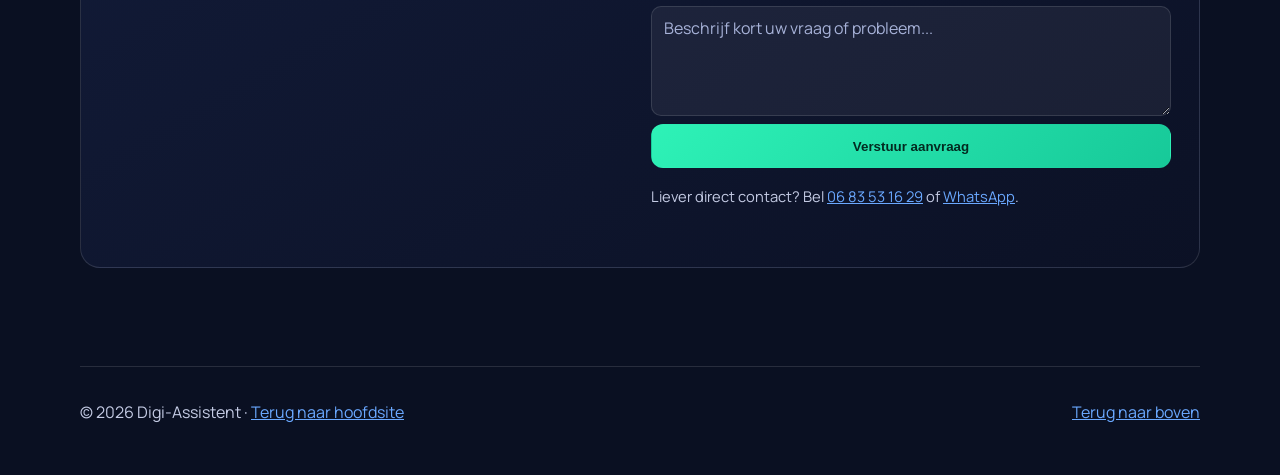
==== commit b0b5e45b: "Change rustige hulp to hulp on Digi Hulp page Co-authored-by: Cursor <cursoragent@cursor.com>" ====
--- a/digi-hulp.html
+++ b/digi-hulp.html
@@ -4,7 +4,7 @@
   <meta charset="UTF-8">
   <meta name="viewport" content="width=device-width, initial-scale=1.0">
   <title>Digi Hulp | Computerhulp aan huis Alkmaar — Digi-Assistent</title>
-  <meta name="description" content="Digi Hulp: computer-, telefoon- en wifi-hulp aan huis in Alkmaar en omgeving. Rustige hulp bij u thuis. Vraag direct een afspraak aan.">
+  <meta name="description" content="Digi Hulp: computer-, telefoon- en wifi-hulp aan huis in Alkmaar en omgeving. Hulp bij u thuis. Vraag direct een afspraak aan.">
   <meta name="robots" content="index, follow">
   <link rel="canonical" href="https://digi-assistent.nl/digi-hulp.html">
   <link rel="preconnect" href="https://fonts.googleapis.com">
@@ -50,7 +50,7 @@
       <a href="digi-hulp.html" class="nav-link-current" aria-current="page">Digi Hulp</a>
       <a href="index.html#over">Over ons</a>
       <a href="index.html#contact">Contact</a>
-      <a class="btn" href="tel:+31683531629">Bel 06 83 53 16 29</a>
+      <a class="btn" href="tel:+31683531629">Bel direct</a>
       <a class="btn btn-whatsapp" href="https://wa.me/31683531629" target="_blank" rel="noopener noreferrer">WhatsApp</a>
     </nav>
   </header>
@@ -59,7 +59,7 @@
     <section class="hero page-hero">
       <div class="container">
         <p class="eyebrow">Computerhulp aan huis</p>
-        <h1>Digi Hulp — rustige hulp bij u <span class="headline-accent">thuis.</span></h1>
+        <h1>Digi Hulp — hulp bij u <span class="headline-accent">thuis.</span></h1>
         <p class="intro page-intro">
           Hulp bij computer, telefoon, wifi en nieuwe apparaten in Alkmaar en omgeving.
           U hoeft niet zelf te zoeken wat er misgaat — wij komen langs en lossen het rustig op.
